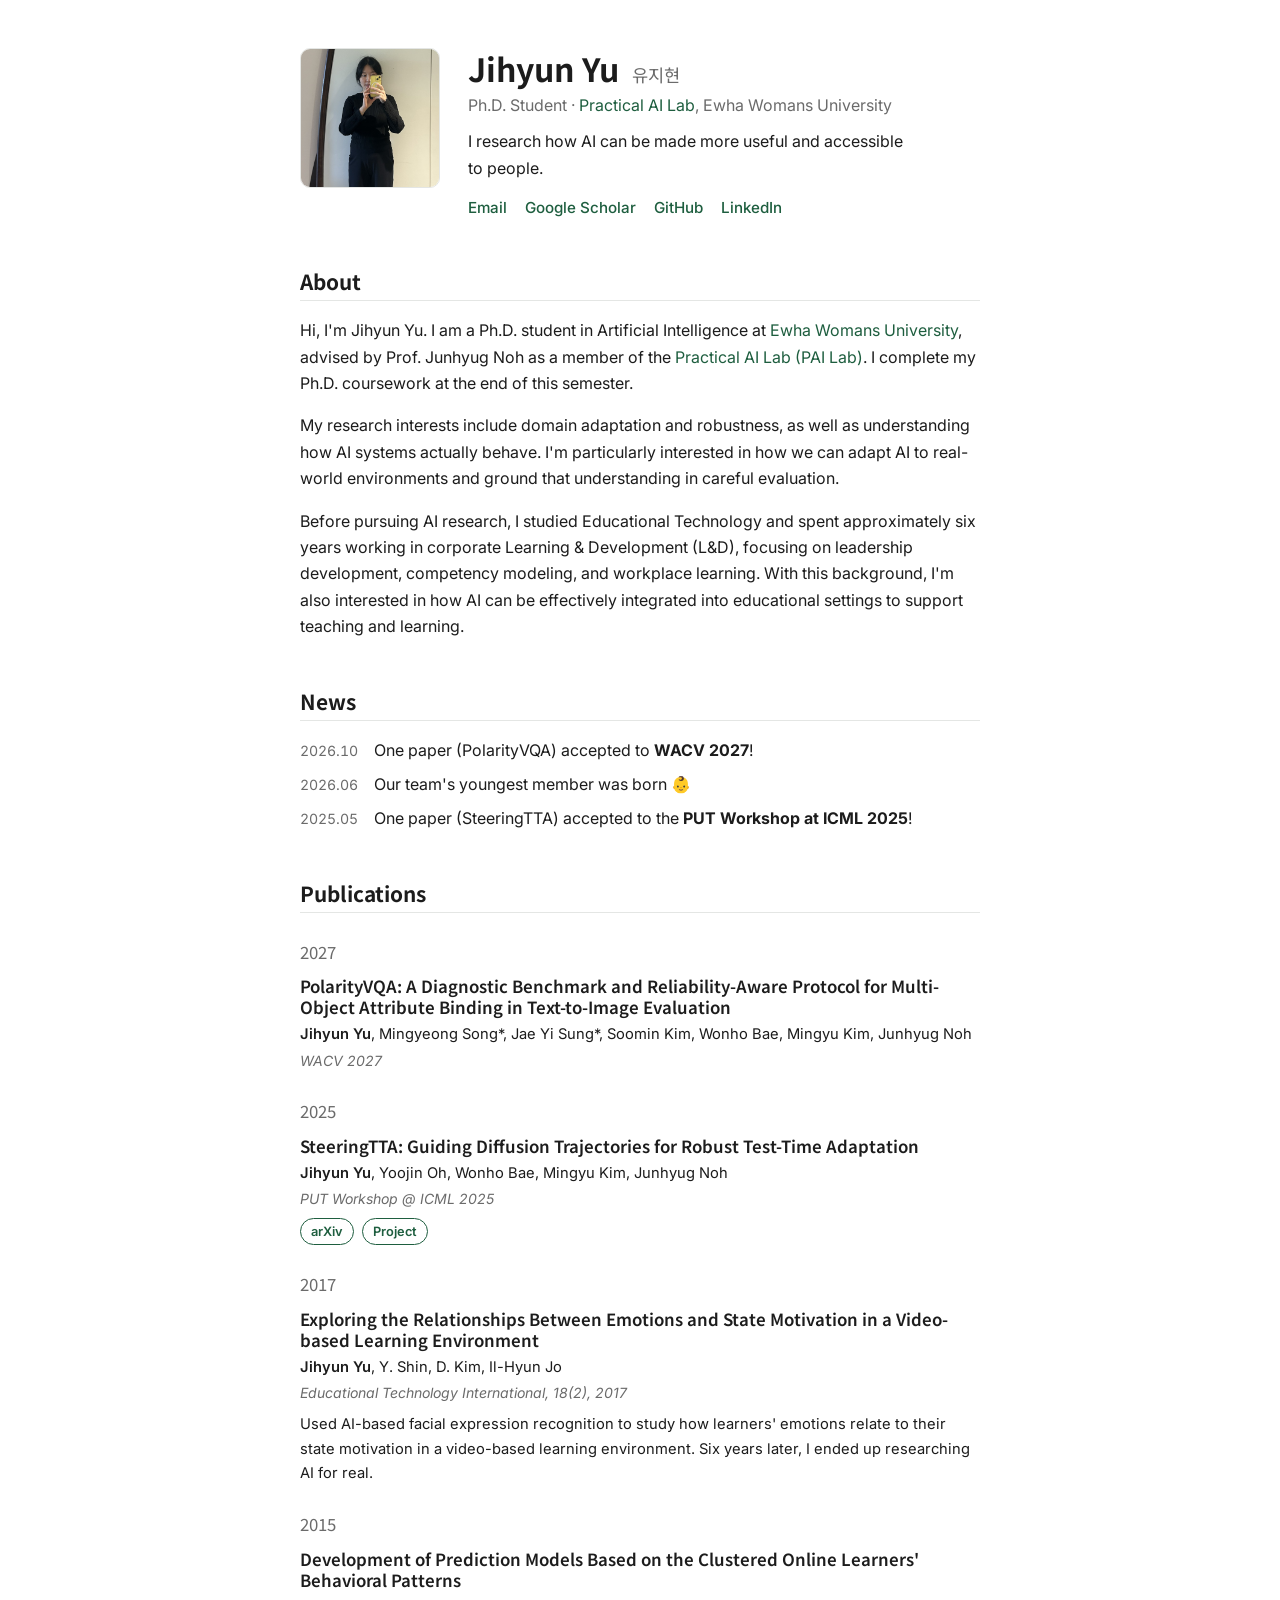
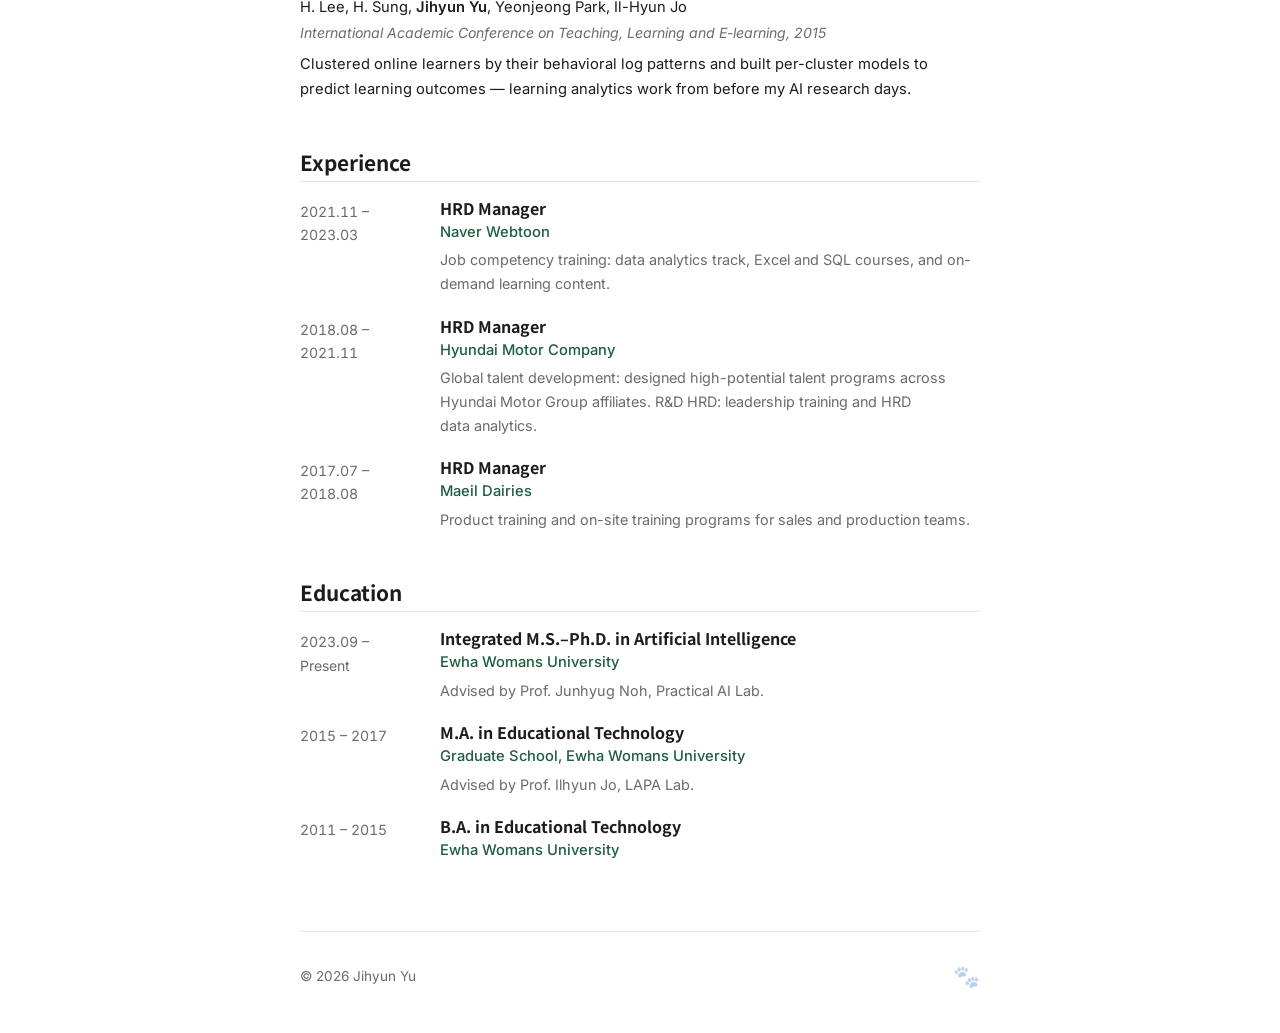
==== index.html @ 45a4b587 "Personal homepage Co-Authored-By: Claude Fable 5 <noreply@anthropic.com>" ====
<!doctype html>
<html lang="en">
<head>
<meta charset="utf-8">
<meta name="viewport" content="width=device-width, initial-scale=1">
<title>Jihyun Yu</title>
<meta name="description" content="AI researcher — personal homepage">
<link rel="preconnect" href="https://fonts.googleapis.com">
<link rel="preconnect" href="https://fonts.gstatic.com" crossorigin>
<link href="https://fonts.googleapis.com/css2?family=Noto+Sans+KR:wght@400;500;700&family=Inter:wght@400;500;600;700&display=swap" rel="stylesheet">
<link rel="stylesheet" href="style.css">
</head>
<body>

<main class="container">

  <!-- ===================== HERO ===================== -->
  <header class="hero">
    <img class="portrait" src="assets/profile.jpg" alt="Portrait of Jihyun Yu"
         onerror="this.style.display='none'">
    <div class="hero-text">
      <h1>Jihyun Yu <span class="name-ko">유지현</span></h1>
      <p class="tagline">Ph.D. Student · <a href="https://pai.ewha.ac.kr/" target="_blank" rel="noopener">Practical AI Lab</a>, Ewha Womans University</p>
      <p class="bio-short">
        I research how AI can be made more useful and accessible to people.
      </p>
      <nav class="links" aria-label="Profile links">
        <a href="mailto:jeehyunee625@gmail.com">Email</a>
        <a href="https://scholar.google.com/citations?user=IRn0T3oAAAAJ" target="_blank" rel="noopener">Google Scholar</a>
        <a href="https://github.com/Yugomee" target="_blank" rel="noopener">GitHub</a>
        <a href="https://www.linkedin.com/in/jihyun-yu-0186a0112/" target="_blank" rel="noopener">LinkedIn</a>
      </nav>
    </div>
  </header>

  <!-- ===================== ABOUT ===================== -->
  <section id="about">
    <h2>About</h2>
    <p>Hi, I'm Jihyun Yu. I am a Ph.D. student in Artificial Intelligence at <a href="https://www.ewha.ac.kr/" target="_blank" rel="noopener">Ewha Womans University</a>, advised by Prof. Junhyug Noh as a member of the <a href="https://pai.ewha.ac.kr/" target="_blank" rel="noopener">Practical AI Lab (PAI Lab)</a>. I complete my Ph.D. coursework at the end of this semester.</p>
    <p>My research interests include domain adaptation and robustness, as well as understanding how AI systems actually behave. I'm particularly interested in how we can adapt AI to real-world environments and ground that understanding in careful evaluation.</p>
    <p>Before pursuing AI research, I studied Educational Technology and spent approximately six years working in corporate Learning &amp; Development (L&amp;D), focusing on leadership development, competency modeling, and workplace learning. With this background, I'm also interested in how AI can be effectively integrated into educational settings to support teaching and learning.</p>
  </section>

  <!-- ===================== NEWS ===================== -->
  <section id="news">
    <h2>News</h2>
    <ul class="news-list">
      <!-- 최신이 위로. 날짜는 YYYY.MM 형식 -->
      <li><time>2026.10</time> One paper (PolarityVQA) accepted to <strong>WACV 2027</strong>!</li>
      <li><time>2026.06</time> Our team's youngest member was born 👶</li>
      <li><time>2025.05</time> One paper (SteeringTTA) accepted to the <strong>PUT Workshop at ICML 2025</strong>!</li>
    </ul>
  </section>

  <!-- ===================== PUBLICATIONS ===================== -->
  <section id="publications">
    <h2>Publications</h2>
    <div id="pub-list"><!-- publications.js 가 렌더링 --></div>
  </section>

  <!-- ===================== WORK EXPERIENCE ===================== -->
  <section id="experience">
    <h2>Experience</h2>
    <ul class="exp-list">
      <!-- 최신이 위로 -->
      <li>
        <div class="exp-period">2021.11 – 2023.03</div>
        <div class="exp-body">
          <h3>HRD Manager</h3>
          <p class="exp-org">Naver Webtoon</p>
          <p class="exp-desc">Job competency training: data analytics track, Excel and SQL courses, and on-demand learning content.</p>
        </div>
      </li>
      <li>
        <div class="exp-period">2018.08 – 2021.11</div>
        <div class="exp-body">
          <h3>HRD Manager</h3>
          <p class="exp-org">Hyundai Motor Company</p>
          <p class="exp-desc">Global talent development: designed high-potential talent programs across Hyundai Motor Group affiliates. R&amp;D HRD: leadership training and HRD data analytics.</p>
        </div>
      </li>
      <li>
        <div class="exp-period">2017.07 – 2018.08</div>
        <div class="exp-body">
          <h3>HRD Manager</h3>
          <p class="exp-org">Maeil Dairies</p>
          <p class="exp-desc">Product training and on-site training programs for sales and production teams.</p>
        </div>
      </li>
    </ul>
  </section>

  <!-- ===================== EDUCATION ===================== -->
  <section id="education">
    <h2>Education</h2>
    <ul class="exp-list">
      <li>
        <div class="exp-period">2023.09 – Present</div>
        <div class="exp-body">
          <h3>Integrated M.S.–Ph.D. in Artificial Intelligence</h3>
          <p class="exp-org">Ewha Womans University</p>
          <p class="exp-desc">Advised by Prof. Junhyug Noh, Practical AI Lab.</p>
        </div>
      </li>
      <li>
        <div class="exp-period">2015 – 2017</div>
        <div class="exp-body">
          <h3>M.A. in Educational Technology</h3>
          <p class="exp-org">Graduate School, Ewha Womans University</p>
          <p class="exp-desc">Advised by Prof. Ilhyun Jo, LAPA Lab.</p>
        </div>
      </li>
      <li>
        <div class="exp-period">2011 – 2015</div>
        <div class="exp-body">
          <h3>B.A. in Educational Technology</h3>
          <p class="exp-org">Ewha Womans University</p>
        </div>
      </li>
    </ul>
  </section>

  <!-- ===================== FOOTER ===================== -->
  <footer>
    <p>© <span id="year"></span> Jihyun Yu</p>
    <!-- 이스터에그: 거의 안 보이는 발자국 -->
    <a class="paw" href="lab.html" aria-label="?" title="">🐾</a>
  </footer>

</main>

<script src="publications.js"></script>
<script src="main.js"></script>
</body>
</html>
---- style.css ----
/* ============ Minimal academic theme ============ */
:root {
  --bg: #ffffff;
  --text: #1c1c1c;
  --muted: #6b6b6b;
  --accent: #1e5e3f;        /* 포인트 컬러 — 취향대로 교체 (딥그린) */
  --accent-soft: #e8f1ec;
  --border: #e4e6e4;
  --card: #f8faf8;
  --serif: "Noto Sans KR", "Inter", -apple-system, system-ui, sans-serif; /* 제목용 (고딕) */
  --sans: "Inter", "Noto Sans KR", -apple-system, system-ui, sans-serif;
}

@media (prefers-color-scheme: dark) {
  :root {
    --bg: #15141a;
    --text: #e8e6e3;
    --muted: #9a97a0;
    --accent: #8fcaa8;
    --accent-soft: #1e2a23;
    --border: #2b2f2c;
    --card: #1b1f1c;
  }
}

* { box-sizing: border-box; }
html { scroll-behavior: smooth; }
body {
  margin: 0;
  background: var(--bg);
  color: var(--text);
  font-family: var(--sans);
  font-size: 16px;
  line-height: 1.65;
}

.container {
  max-width: 720px;
  margin: 0 auto;
  padding: 48px 20px 32px;
}

h1, h2, h3 { font-family: var(--serif); font-weight: 700; line-height: 1.25; }
h1 { font-size: 2rem; margin: 0 0 4px; }
h2 {
  font-size: 1.3rem;
  margin: 48px 0 16px;
  padding-bottom: 6px;
  border-bottom: 1px solid var(--border);
}

p { text-wrap: pretty; }

a { color: var(--accent); text-decoration: none; }
a:hover { text-decoration: underline; }

/* ============ Hero ============ */
.hero {
  display: flex;
  gap: 28px;
  align-items: flex-start;
}
.portrait {
  width: 140px;
  height: 140px;
  object-fit: cover;
  border-radius: 10px;
  flex-shrink: 0;
  border: 1px solid var(--border);
  cursor: default;
}
.name-ko { font-size: 1.1rem; color: var(--muted); font-weight: 400; margin-left: 6px; }
.tagline { margin: 2px 0 10px; color: var(--muted); }
.bio-short { margin: 0 0 14px; }
.links { display: flex; flex-wrap: wrap; gap: 8px 18px; font-size: 0.95rem; font-weight: 500; }

@media (max-width: 540px) {
  .hero { flex-direction: column; align-items: center; text-align: center; }
  .links { justify-content: center; }
}

/* ============ News ============ */
.news-list { list-style: none; padding: 0; margin: 0; }
.news-list li { margin-bottom: 8px; }
.news-list time {
  font-variant-numeric: tabular-nums;
  color: var(--muted);
  font-size: 0.88rem;
  margin-right: 12px;
  white-space: nowrap;
}

/* ============ Publications ============ */
.pub-year {
  font-family: var(--serif);
  font-size: 1.05rem;
  color: var(--muted);
  margin: 26px 0 10px;
}
.pub-card {
  padding: 0;
  margin-bottom: 22px;
}
.pub-title { font-family: var(--serif); font-size: 1.05rem; font-weight: 600; margin: 0 0 4px; }
.pub-authors { margin: 0 0 2px; font-size: 0.92rem; }
.pub-authors .me { font-weight: 600; }
.pub-venue { margin: 0 0 8px; font-size: 0.88rem; color: var(--muted); font-style: italic; }
.pub-desc { margin: 6px 0 10px; font-size: 0.92rem; color: var(--text); }
.pub-links { display: flex; gap: 8px; flex-wrap: wrap; }
.pub-links a {
  font-size: 0.8rem;
  font-weight: 600;
  padding: 2px 10px;
  border: 1px solid var(--accent);
  border-radius: 999px;
}
.pub-links a:hover { background: var(--accent); color: var(--bg); text-decoration: none; }

/* ============ Work Experience ============ */
.exp-list { list-style: none; padding: 0; margin: 0; }
.exp-list li {
  display: flex;
  gap: 20px;
  margin-bottom: 20px;
}
.exp-period {
  flex-shrink: 0;
  width: 120px;
  color: var(--muted);
  font-size: 0.88rem;
  font-variant-numeric: tabular-nums;
  padding-top: 2px;
}
.exp-body h3 { margin: 0 0 2px; font-size: 1rem; }
.exp-org { margin: 0 0 4px; font-size: 0.92rem; color: var(--accent); font-weight: 500; }
.exp-desc { margin: 0; font-size: 0.9rem; color: var(--muted); }
@media (max-width: 540px) {
  .exp-list li { flex-direction: column; gap: 2px; }
  .exp-period { width: auto; }
}

/* ============ Footer ============ */
footer {
  margin-top: 64px;
  padding-top: 20px;
  border-top: 1px solid var(--border);
  display: flex;
  justify-content: space-between;
  align-items: center;
  color: var(--muted);
  font-size: 0.85rem;
}
.paw {
  opacity: 0.3;
  font-size: 1.35rem;
  transition: opacity 0.3s, transform 0.3s;
  text-decoration: none;
}
.paw:hover { opacity: 1; transform: rotate(-20deg) scale(1.3); text-decoration: none; }

/* ============ Lab page ============ */
.lab-header { text-align: center; margin-bottom: 40px; }
.lab-header h1 { font-size: 1.8rem; }
.lab-header p { color: var(--muted); }
.member-grid {
  display: grid;
  grid-template-columns: 1fr; /* 항상 1열 — 화면이 넓어도 멤버는 한 명씩 */
  gap: 20px;
  max-width: 440px;
  margin: 0 auto;
}
.member {
  padding: 10px 0;
  text-align: center;
}
.member img {
  width: 150px;
  height: 150px;
  object-fit: cover;
  border-radius: 50%;
  border: 3px solid var(--accent-soft);
  margin-bottom: 12px;
}
.member h3 { margin: 0 0 2px; font-size: 1.1rem; }
.member .role { color: var(--accent); font-size: 0.88rem; font-weight: 600; margin: 0 0 8px; }
.member .desc { font-size: 0.88rem; color: var(--muted); margin: 0; }
.back-home { display: inline-block; margin-top: 36px; }

/* 이모지 커서 트레일 (lab 페이지) */
.emoji-trail {
  position: fixed;
  pointer-events: none;
  z-index: 9999;
  font-size: 1.2rem;
  transform: translate(-50%, -50%);
  animation: emoji-float 1s ease-out forwards;
}
@keyframes emoji-float {
  from { opacity: 1; transform: translate(-50%, -50%) rotate(0deg); }
  to   { opacity: 0; transform: translate(calc(-50% + var(--dx, 0px)), -130%) rotate(var(--rot, 0deg)); }
}
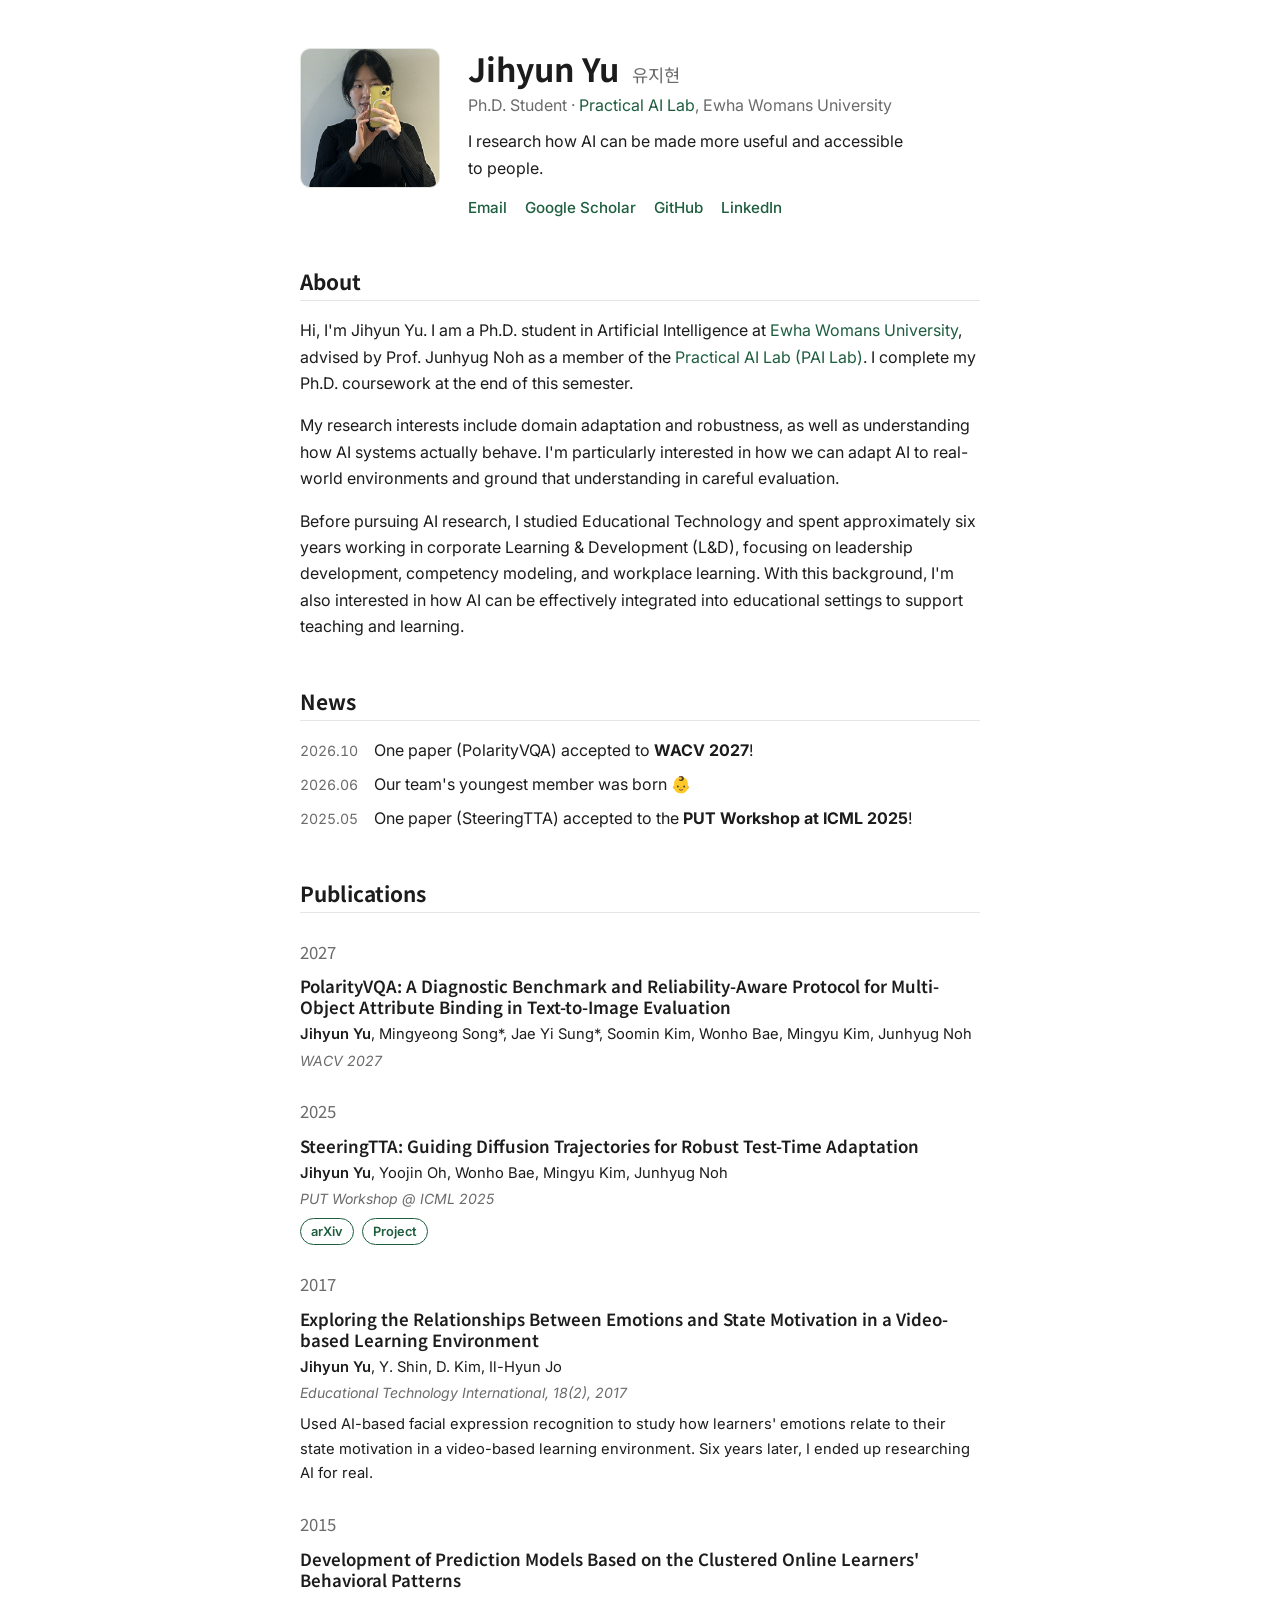
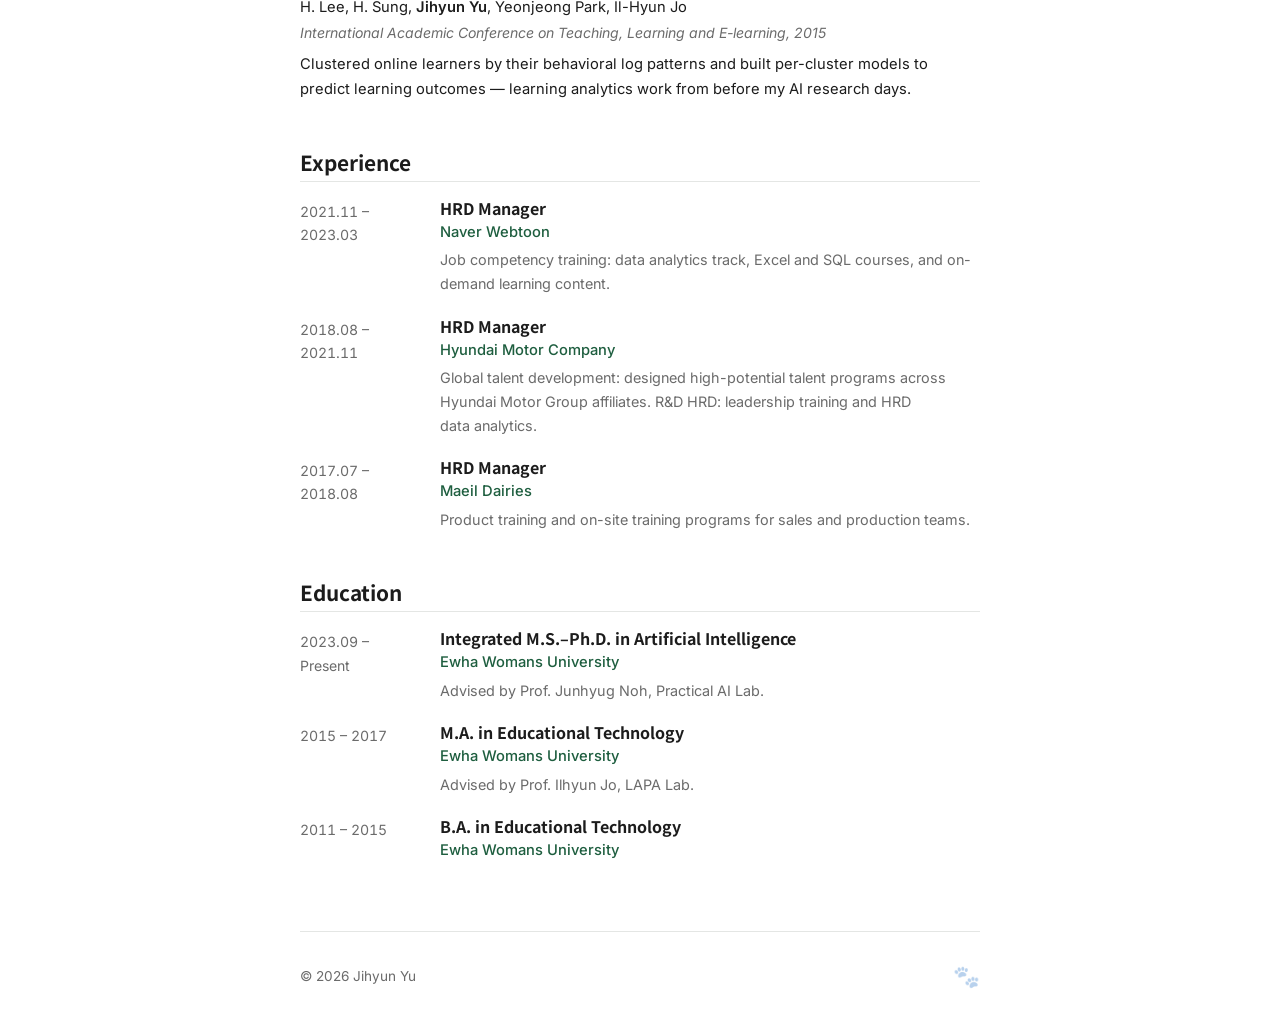
==== commit 28cc8622: "New profile photo, simplify M.A. line, IMZAA prompt-submission joke Co-Authored-By: Claude Fable 5 <" ====
--- a/index.html
+++ b/index.html
@@ -106,7 +106,7 @@
         <div class="exp-period">2015 – 2017</div>
         <div class="exp-body">
           <h3>M.A. in Educational Technology</h3>
-          <p class="exp-org">Graduate School, Ewha Womans University</p>
+          <p class="exp-org">Ewha Womans University</p>
           <p class="exp-desc">Advised by Prof. Ilhyun Jo, LAPA Lab.</p>
         </div>
       </li>
